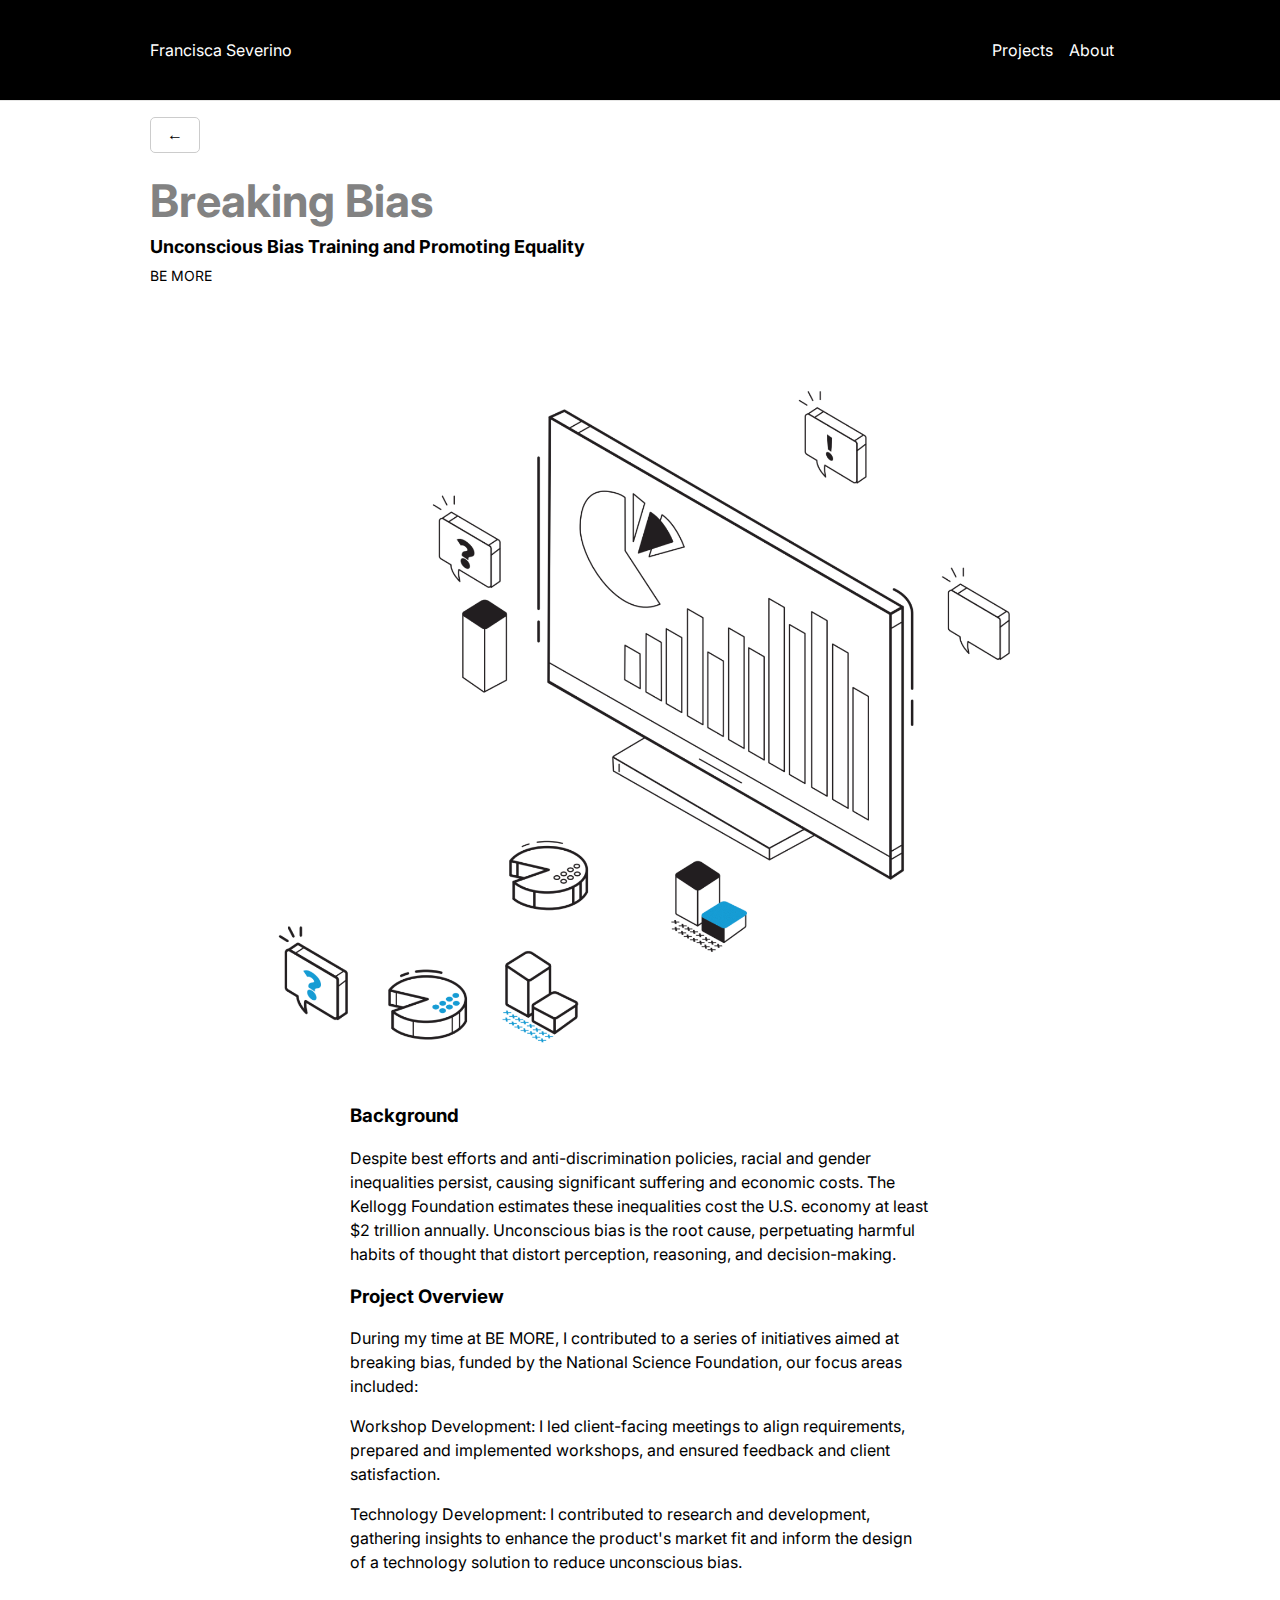
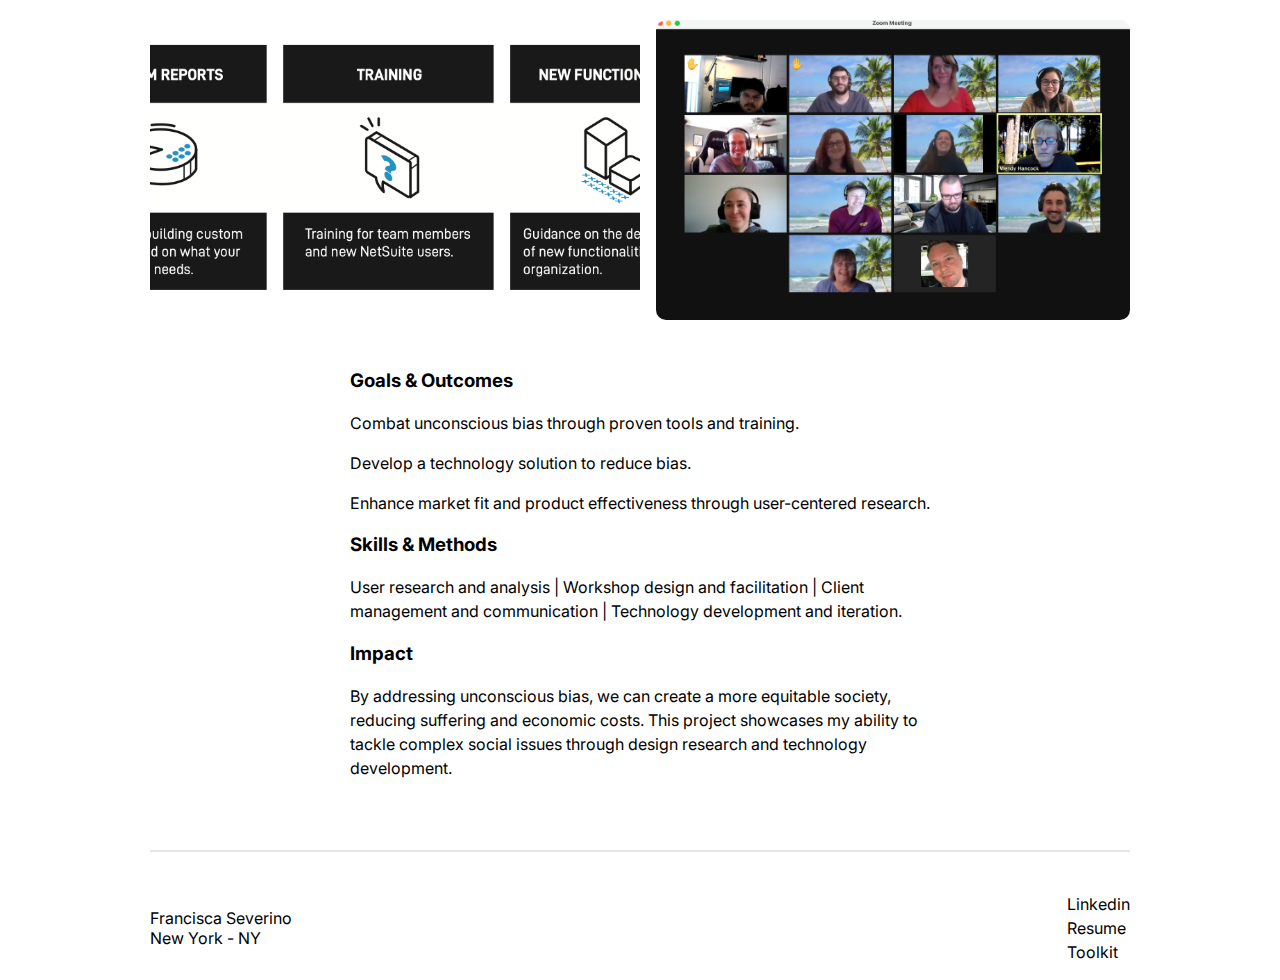
==== allied_cloud.html @ 95fb8236 "add photos to allied cloud project" ====
<!DOCTYPE html>
<html lang="en">
<head>
  <meta charset="UTF-8">
  <meta name="viewport" content="width=device-width, initial-scale=1.0">
  <link rel="stylesheet" href="style.css">
  <title>FranSeverino-Portfolio</title>
</head>
<body>
  <div class="container">
    <header>
      <nav class="nav">
        <p><a class="name-logo" href="index.html">Francisca Severino</a></p>
        <ul class="nav-links">
          <li><a href="index.html#projects">Projects</a></li>
          <li><a href="index.html#about">About</a></li>
        </ul>
      </nav>
    </header>
    <main class="main">
      <article>
        <button class="back-button" onclick="goBack()">←</button>
        <section class="project-title-section">
          <h1>Breaking Bias</h1>
          <h2>Unconscious Bias Training and Promoting Equality</h2>
          <p>BE MORE</p>
        </section>
        <section>
          <img class="project-image-page" src="./images/AlliedCloud_Team_02.png" alt="placeholder image">
        </section>
        <section class="project-description">
          <h3>Background</h3>
          <p>Despite best efforts and anti-discrimination policies, racial and gender inequalities persist, causing significant suffering and economic costs. The Kellogg Foundation estimates these inequalities cost the U.S. economy at least $2 trillion annually. Unconscious bias is the root cause, perpetuating harmful habits of thought that distort perception, reasoning, and decision-making.</p>
          <h3>Project Overview</h3>
          <p>During my time at BE MORE, I contributed to a series of initiatives aimed at breaking bias, funded by the National Science Foundation, our focus areas included:</p>
          <p>Workshop Development: I led client-facing meetings to align requirements, prepared and implemented workshops, and ensured feedback and client satisfaction.</p>
          <p>Technology Development: I contributed to research and development, gathering insights to enhance the product's market fit and inform the design of a technology solution to reduce unconscious bias.</p>
        </section>
        <section class="project-images-section-container">
          <img class="project-image-description" src="./images/AlliedCloud_Services_03.png" alt="placeholder image">
          <img class="project-image-description" src="./images/AlliedCloud_Team_01.png" alt="placeholder image">
        </section>
        <section class="project-description">
          <h3>Goals & Outcomes</h3>
          <p>Combat unconscious bias through proven tools and training.</p>
          <p>Develop a technology solution to reduce bias.</p>
          <p>Enhance market fit and product effectiveness through user-centered research.</p>
          <h3>Skills & Methods</h3>
          <p>User research and analysis | Workshop design and facilitation | Client management and communication | Technology development and iteration.</p>
          <h3>Impact</h3>
          <p>By addressing unconscious bias, we can create a more equitable society, reducing suffering and economic costs. This project showcases my ability to tackle complex social issues through design research and technology development.</p>
        </section>
      </article>
      <hr />
    </main>
    <footer>
      <div class="footer-info">
        <p>Francisca Severino</p>
        <p>New York - NY</p>
      </div>
     <div>
      <ul class="footer-list">
       <a href="https://www.linkedin.com/in/franseverino" target="_blank"><li>Linkedin</li></a>
       <a href="./pdf/FSeverino - Resume 2024.pdf" target="_blank"><li>Resume</li></a>
       <a href="./pdf/Toolkit_FSeverino.pdf" target="_blank"><li>Toolkit</li></a>
      </ul>
     </div>
    </footer>
  </div>
  <script src="index.js"></script>
</body>
</html>
---- style.css ----
@import url('https://fonts.googleapis.com/css2?family=Inter:ital,opsz,wght@0,14..32,100..900;1,14..32,100..900&display=swap');

 .links-menu{
  text-decoration: none;
  font-size: 18px;
  font-weight: medium !important;
  color: black;
}

.article-container {  
  display: flex;
  flex-direction: column;
  gap: 2rem;
  margin-top: 20px;
}

.about-image {
  width: 80%;
  border-radius: 10px;
}

.about-section {
  display: flex;
  flex-direction: column;
  gap: 1rem;

}

.about-section p {
  line-height: 1.5rem;
  font-weight: medium !important;
 
}

a {
  text-decoration: none;
  margin: 0;
  color: black;
}


.about-image-section {
  display: flex;
  justify-content: center;
}

hr {
  border: 1px solid #e6e6e5;
  margin-top: 40px;
}

body {
  margin: 0;
  padding: 0;
}

.container {
  display: grid;
  min-height: 100dvh;
  grid-template-rows: auto 1fr auto;
}

html {
  font-family: 'Inter', sans-serif;
}

h1 {
  margin: 0;
  font-size: 35px;
  font-weight: bold !important;
  color: #828282;
}

h2, h4, h5, h6, p {
  margin: 0;
}

.footer-list {
  list-style: none;
  text-align: start;
  line-height: 1.5rem;
}


.main {
  padding: 1rem;
}

.nav {
  display: flex;
  justify-content: space-between;
  align-items: center;
  padding: 0 1rem;
  height: 100px;
  background-color: black;
  color: white;
  border-bottom: 1px solid #e6e6e5;
}

.nav-links {
  list-style: none;
  padding: 0;
  margin: 0;
  
  display: flex;
  gap: 1rem;
}

.nav-links a {
  color: white;
}

footer {
  display: flex;
  justify-content: space-around;
  align-items: center;
}

.projects {
  display: flex;
  flex-direction: column;
  gap: 1rem;
}

.project-card {
  height: 250px;
  margin-bottom: 1rem;
}

.project-image {
  height: 80%;
}
.project-info {
  height: 20%;
  padding: 5px;
}

.project-info p {
  margin-top: 5px;
  color: #828282;
}

.project-image-card {
  width: 100%;
  height: 100%;
  border-radius: 10px;
}
.projects-section p {
  font-weight: 24px;
  line-height: 1.5rem;
  padding-top: 10px;
}

.projects-section {
  margin-top: 40px;
}



/* Projects */

.project-description p {
  line-height: 1.5rem;
  margin-top: 1rem;
}


.project-image-page, .project-image-description {
  width: 100%;
  margin-top: 1rem;
  border-radius: 10px;
  
}

.project-title-section h2 {
  font-size: 18px;
  font-weight: bold !important;
 
}
.project-title-section p {
  font-size: 14px;
  margin-top: 2px;
}


.back-button {
  display: inline-block;
  padding: 8px 16px;
  font-size: 16px;
  color: black;
  border: 1px solid #ccc;
  border-radius: 5px;
  cursor: pointer;
  background-color: white;
  text-decoration: none;
  margin-bottom: 20px;
  transition: background-color 0.3s ease;
}

.back-button:hover {
  background-color: black;
  color: white;
}

 .article-container-projects {
    display: flex;
    flex-direction: column;
    gap: 2rem;
  }


  .project-video {
    width: 100%;
    height: 250px;
    margin-top: 20px;
  }


@media screen and (min-width: 768px) {

  h1 {
    font-size: 45px;
  }

  .main {
    padding-left: 150px;
    padding-right: 150px;
  }
  .article-container {
    flex-direction: row;
    gap: 0;
  }
  .about-section {
    /* padding-left: 81px; */
    width: 70%;
  }
  .about-image-section {
    display: flex;
    width: 30%;
    justify-content: end;
   
  } 
  .about-image {
    width: 408px;
    height: 480px;
    margin-top: 20px;
  }
  .nav p {
    padding-left: 134px;
  }
  .nav-links {
    padding-right: 150px;
  }
  .about-section p {
    width: 600px;
  }
  footer {
    padding-left: 150px;
    padding-right: 150px;
    display: flex;
    flex-direction: row;
    justify-content: space-between;
    align-items: center;
  }
  .footer-info {
    display: flex;
    text-align: start;
    flex-direction: column;
    justify-content: flex-start;
  }

 
 .projects {
    display: flex;
    flex-direction: row;
    gap: 2rem;
    flex-wrap: wrap;
  }
  .projects-section {
    width: 700px;
  }
  .project-card {
    width: 274px;
  }

  .name-logo {
    color: white;
  }

  /* projects page */

  .project-title-section {
    width: 500px;
    margin-bottom: 1.5rem;
    display: flex;
    flex-direction: column;
    gap: 0.5rem;
  }
  .project-description {
    padding: 1.875rem 12.5rem 1.875rem 12.5rem;
  }
  .project-image-description {
    width: 50%;
    height: 300px;
    object-fit: cover;
  }
  .project-images-section-container {
    display: flex;
    gap: 1rem;
    justify-content: center;
  }

  .project-video {
    height: 700px;
    margin-top: 0;
  }
}
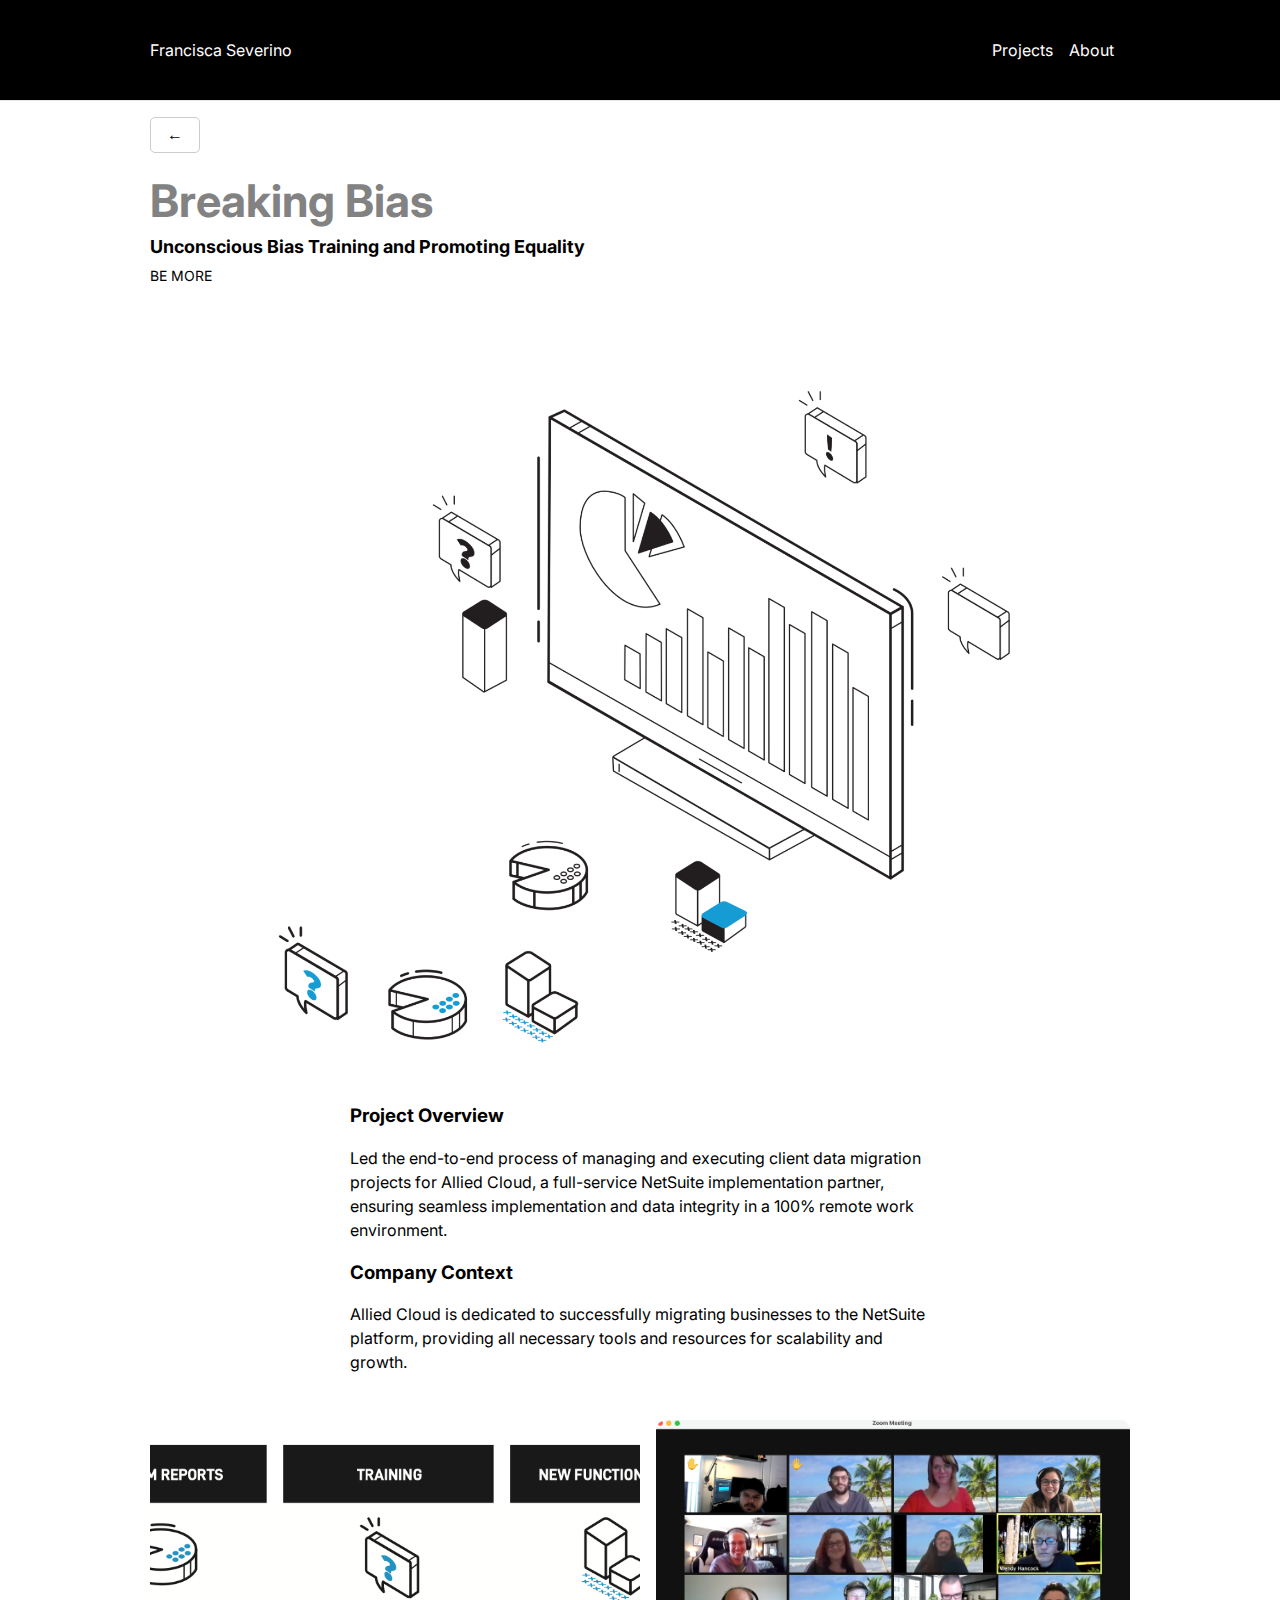
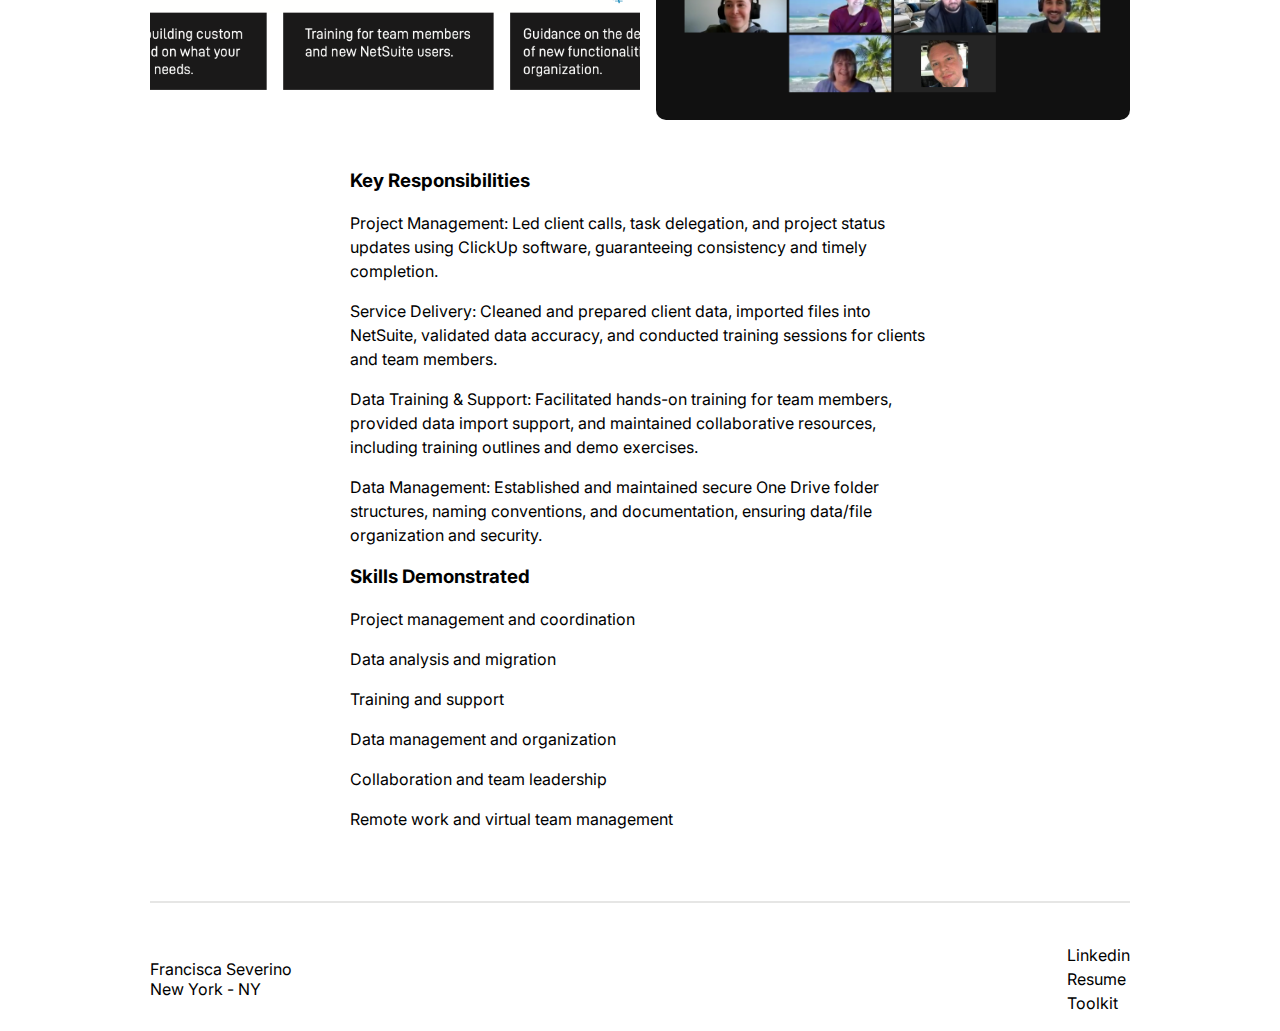
==== commit 0e24ed93: "add R&M section" ====
--- a/allied_cloud.html
+++ b/allied_cloud.html
@@ -29,27 +29,28 @@
           <img class="project-image-page" src="./images/AlliedCloud_Team_02.png" alt="placeholder image">
         </section>
         <section class="project-description">
-          <h3>Background</h3>
-          <p>Despite best efforts and anti-discrimination policies, racial and gender inequalities persist, causing significant suffering and economic costs. The Kellogg Foundation estimates these inequalities cost the U.S. economy at least $2 trillion annually. Unconscious bias is the root cause, perpetuating harmful habits of thought that distort perception, reasoning, and decision-making.</p>
           <h3>Project Overview</h3>
-          <p>During my time at BE MORE, I contributed to a series of initiatives aimed at breaking bias, funded by the National Science Foundation, our focus areas included:</p>
-          <p>Workshop Development: I led client-facing meetings to align requirements, prepared and implemented workshops, and ensured feedback and client satisfaction.</p>
-          <p>Technology Development: I contributed to research and development, gathering insights to enhance the product's market fit and inform the design of a technology solution to reduce unconscious bias.</p>
+          <p>Led the end-to-end process of managing and executing client data migration projects for Allied Cloud, a full-service NetSuite implementation partner, ensuring seamless implementation and data integrity in a 100% remote work environment.</p>
+          <h3>Company Context</h3>
+          <p>Allied Cloud is dedicated to successfully migrating businesses to the NetSuite platform, providing all necessary tools and resources for scalability and growth.</p>
         </section>
         <section class="project-images-section-container">
           <img class="project-image-description" src="./images/AlliedCloud_Services_03.png" alt="placeholder image">
           <img class="project-image-description" src="./images/AlliedCloud_Team_01.png" alt="placeholder image">
         </section>
         <section class="project-description">
-          <h3>Goals & Outcomes</h3>
-          <p>Combat unconscious bias through proven tools and training.</p>
-          <p>Develop a technology solution to reduce bias.</p>
-          <p>Enhance market fit and product effectiveness through user-centered research.</p>
-          <h3>Skills & Methods</h3>
-          <p>User research and analysis | Workshop design and facilitation | Client management and communication | Technology development and iteration.</p>
-          <h3>Impact</h3>
-          <p>By addressing unconscious bias, we can create a more equitable society, reducing suffering and economic costs. This project showcases my ability to tackle complex social issues through design research and technology development.</p>
-        </section>
+          <h3>Key Responsibilities</h3>
+            <p>Project Management: Led client calls, task delegation, and project status updates using ClickUp software, guaranteeing consistency and timely completion.</p>
+            <p>Service Delivery: Cleaned and prepared client data, imported files into NetSuite, validated data accuracy, and conducted training sessions for clients and team members.</p>
+            <p>Data Training & Support: Facilitated hands-on training for team members, provided data import support, and maintained collaborative resources, including training outlines and demo exercises.</p>
+            <p>Data Management: Established and maintained secure One Drive folder structures, naming conventions, and documentation, ensuring data/file organization and security.</p>
+          <h3>Skills Demonstrated</h3>
+            <p>Project management and coordination</p>
+            <p>Data analysis and migration
+            <p>Training and support</p>
+            <p>Data management and organization</p>
+            <p>Collaboration and team leadership</p>
+            <p>Remote work and virtual team management</p>
       </article>
       <hr />
     </main>
--- a/style.css
+++ b/style.css
@@ -215,7 +215,39 @@
     margin-top: 20px;
   }
 
-
+  .toolkit img {
+    width: 100%;
+  }
+
+  .toolkit-section {
+    margin-top: 50px;
+    display: flex;
+    flex-direction: column;
+    width: 100%;
+  }
+
+  .toolkit-section p {
+  line-height: 1.5rem;
+  padding-top: 10px;
+  }
+ 
+  .toolkit-button {
+    align-self: center;
+    text-align: center;
+    align-self: center;
+    background-color: black;
+    color: white;
+    padding: 10px 20px;
+    border-radius: 5px;
+    cursor: pointer;
+  }
+
+  .toolkit-button-container {
+    margin-top: 30px;
+    width: 100%;
+    display: flex;
+    justify-content: center;
+  }
 @media screen and (min-width: 768px) {
 
   h1 {
@@ -268,6 +300,10 @@
     flex-direction: column;
     justify-content: flex-start;
   }
+  
+  .toolkit img {
+    width: 600px;
+  }
 
  
  .projects {
@@ -314,4 +350,18 @@
     height: 700px;
     margin-top: 0;
   }
+  .toolkit-info {
+    display: flex;
+    flex-direction: column;
+    align-items: end;
+    padding: 60px;
+    width: 50%;
+  }
+
+  .toolkit-section {
+    margin-top: 50px;
+    display: flex;
+    flex-direction: row;
+    width: 100%;
+  }
 }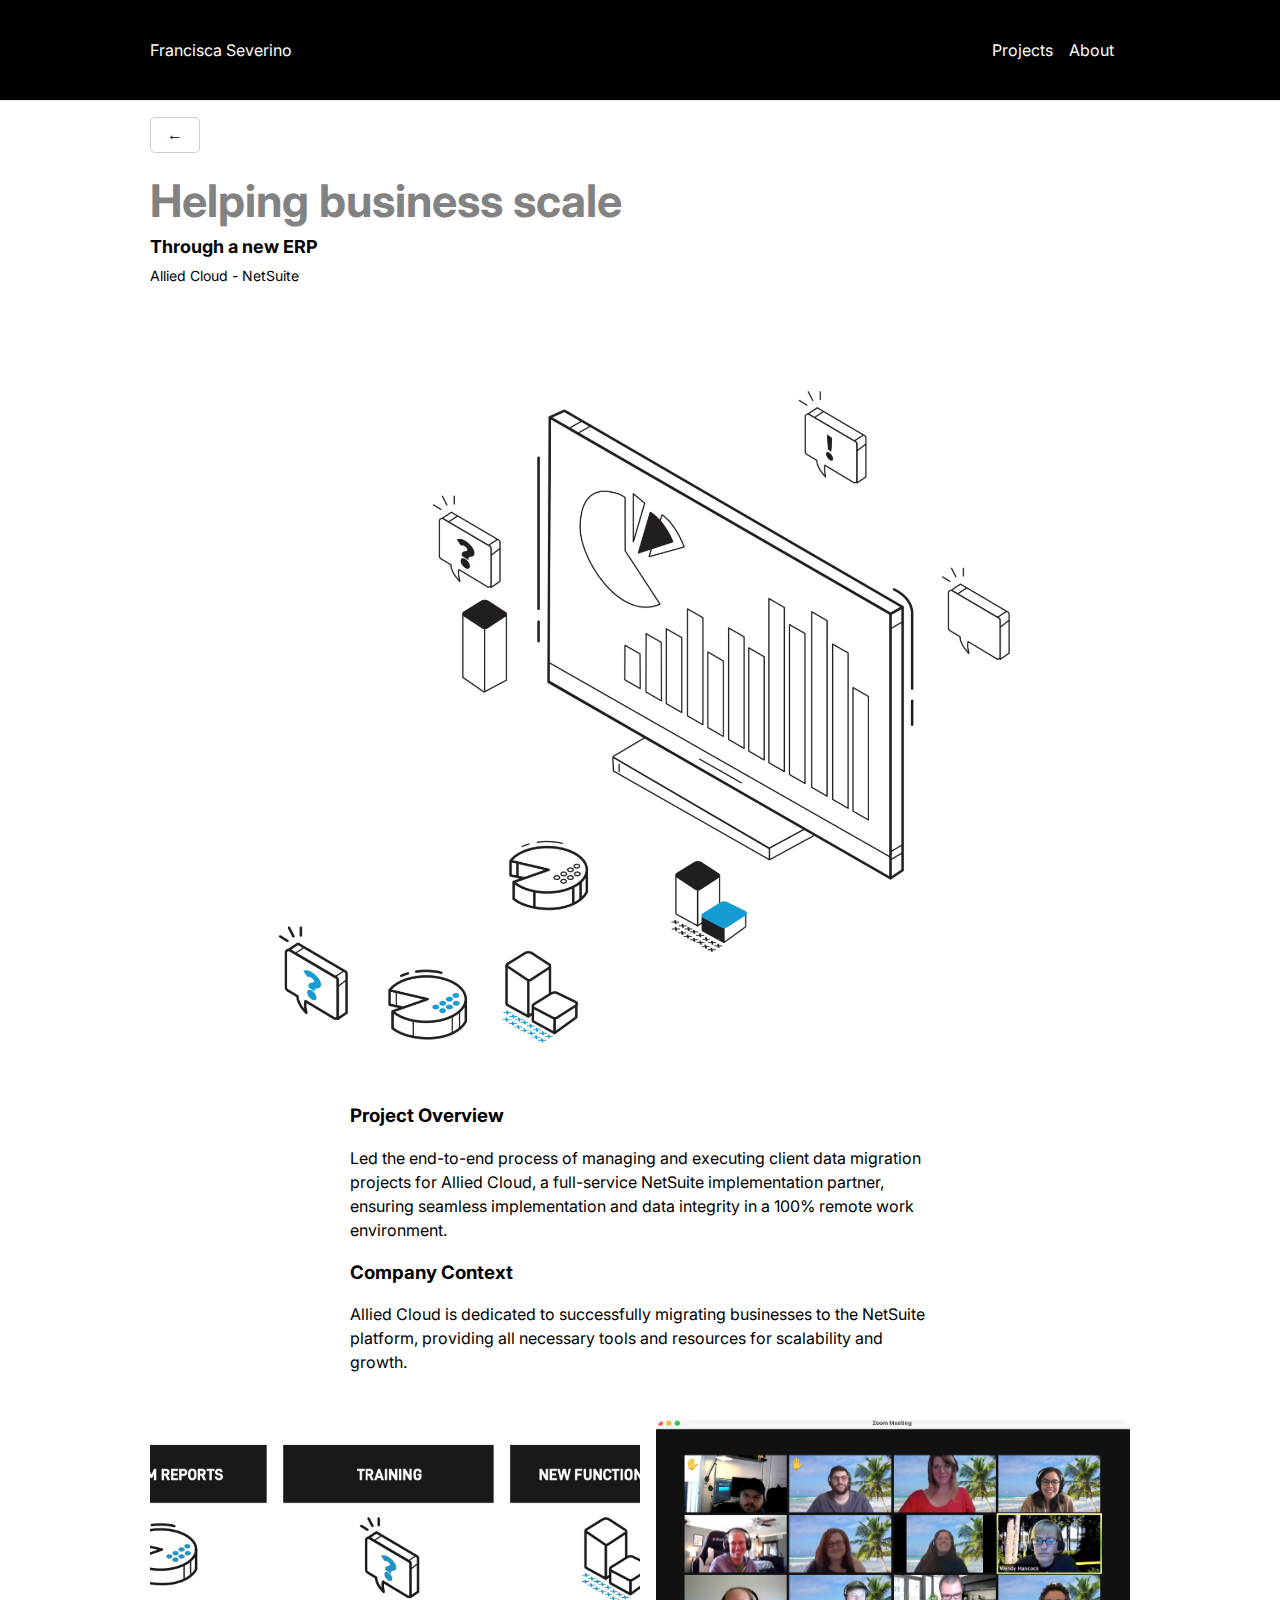
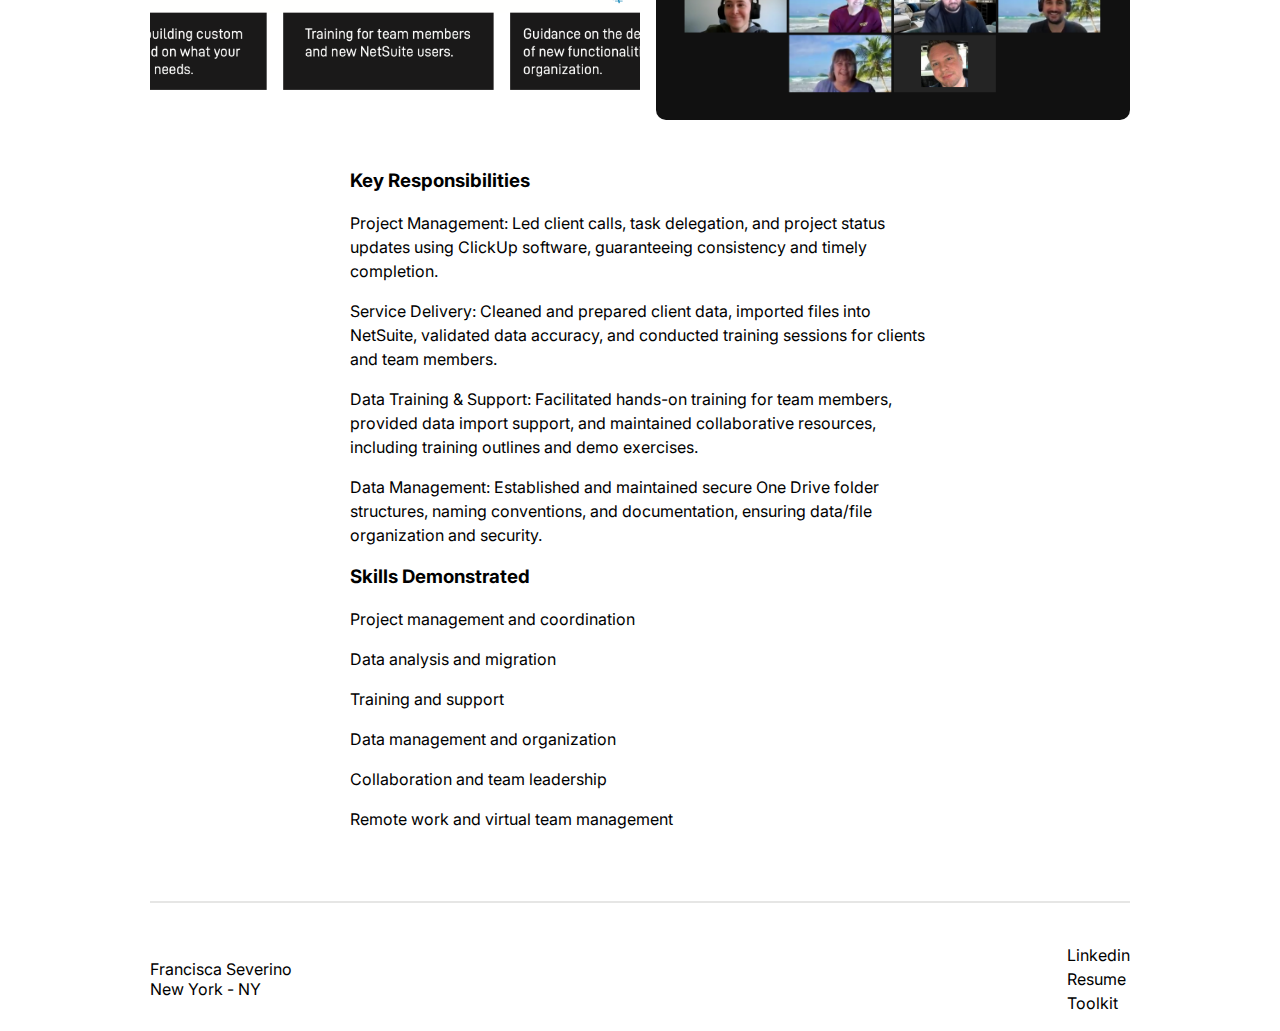
==== commit 0cf6325e: "change wrong text in allied cloud project" ====
--- a/allied_cloud.html
+++ b/allied_cloud.html
@@ -21,9 +21,9 @@
       <article>
         <button class="back-button" onclick="goBack()">←</button>
         <section class="project-title-section">
-          <h1>Breaking Bias</h1>
-          <h2>Unconscious Bias Training and Promoting Equality</h2>
-          <p>BE MORE</p>
+          <h1>Helping business scale</h1>
+          <h2>Through a new ERP</h2>
+          <p>Allied Cloud - NetSuite</p>
         </section>
         <section>
           <img class="project-image-page" src="./images/AlliedCloud_Team_02.png" alt="placeholder image">
